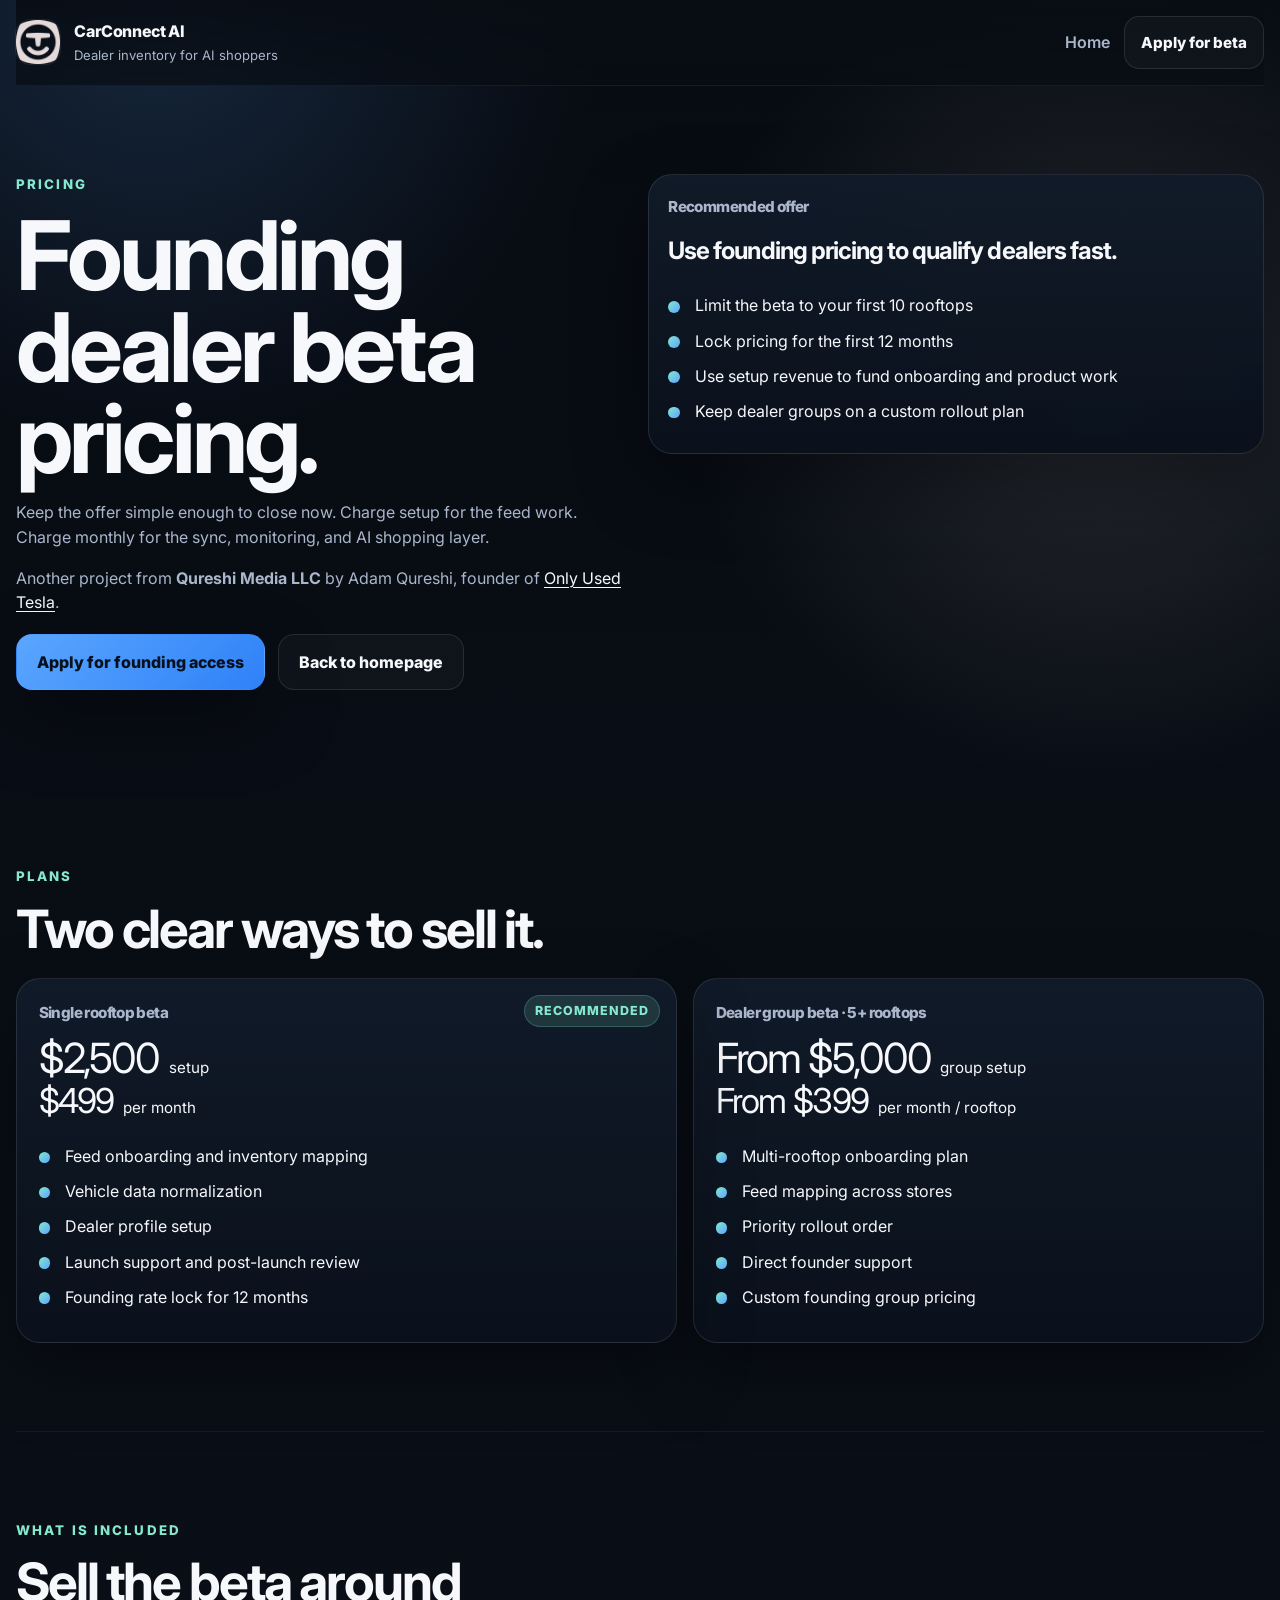
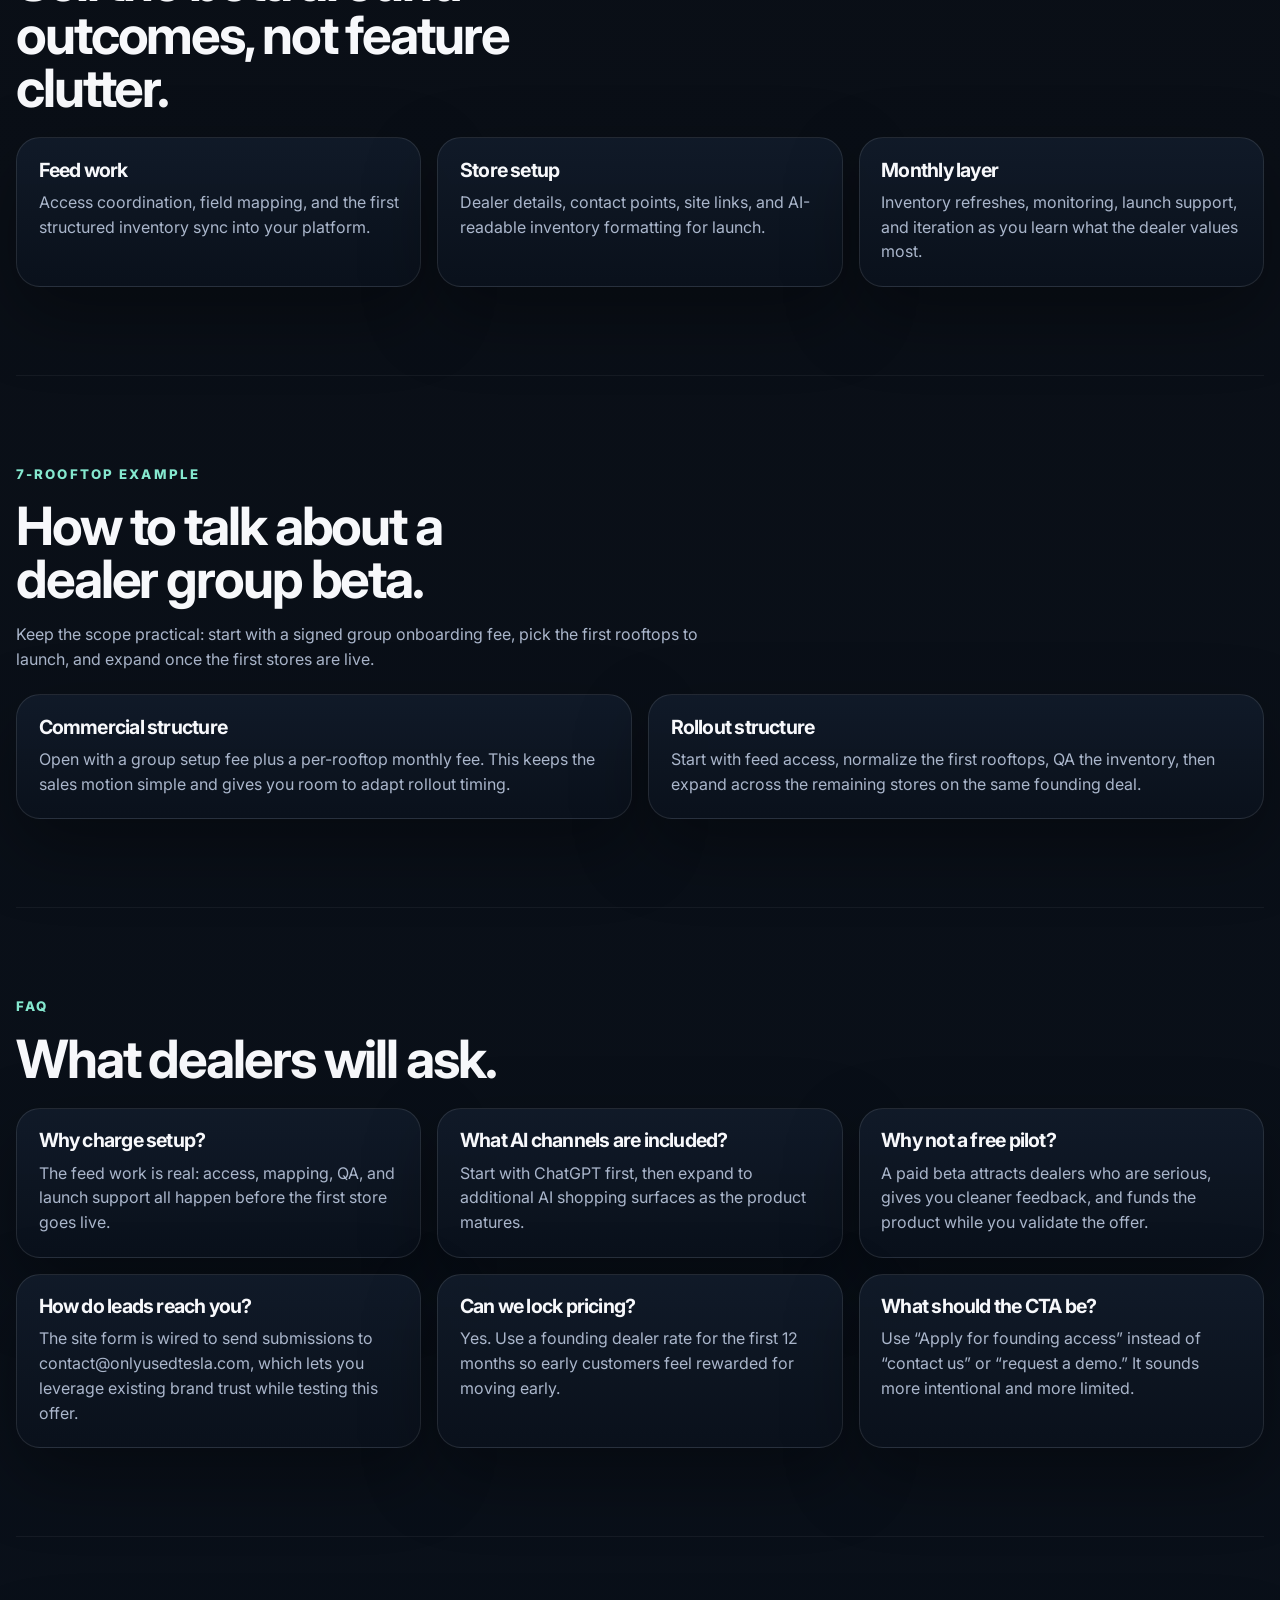
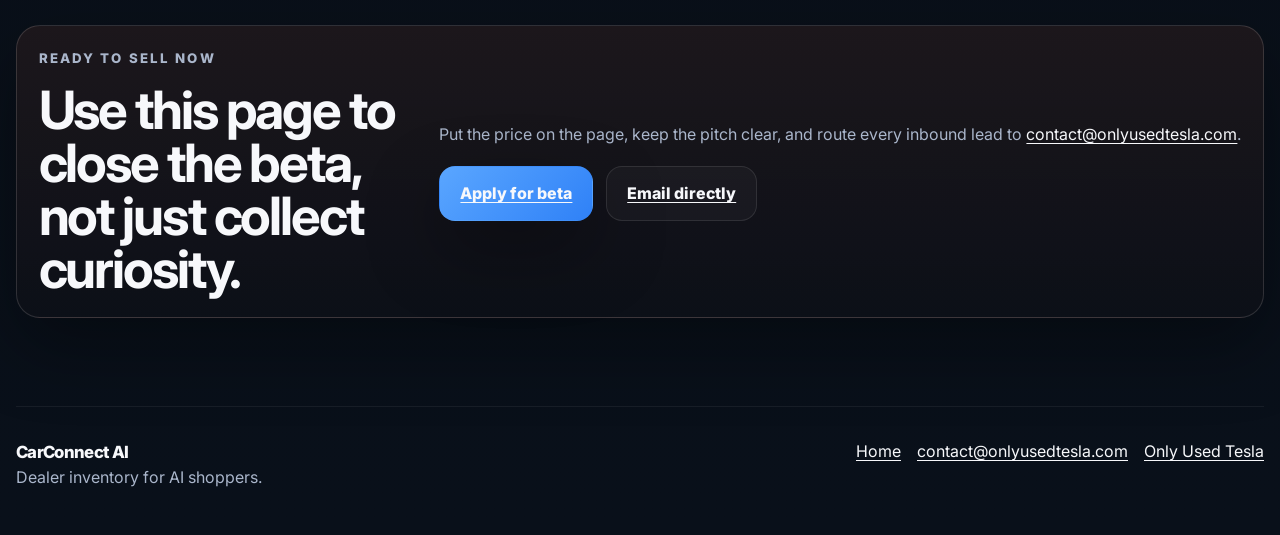
==== pricing.html @ 42ece778 "Add files via upload" ====
<!DOCTYPE html>
<html lang="en">
<head>
  <meta charset="UTF-8" />
  <meta name="viewport" content="width=device-width, initial-scale=1.0" />
  <title>Pricing — CarConnect AI</title>
  <meta name="description" content="Founding dealer beta pricing for CarConnect AI." />
  <meta name="theme-color" content="#080d14" />
  <link rel="preconnect" href="https://fonts.googleapis.com" />
  <link rel="preconnect" href="https://fonts.gstatic.com" crossorigin />
  <link href="https://fonts.googleapis.com/css2?family=Inter:wght@400;500;600;700;800;900&display=swap" rel="stylesheet" />
  <link rel="icon" type="image/png" sizes="32x32" href="assets/icon-32.png" />
  <link rel="icon" type="image/png" sizes="192x192" href="assets/icon-192.png" />
  <link rel="apple-touch-icon" href="assets/icon-192.png" />
  <link rel="stylesheet" href="styles.css" />
</head>
<body>
  <div class="site-shell">
    <header class="site-header">
      <a class="brand" href="index.html" aria-label="CarConnect AI home">
        <img class="brand-icon" src="assets/icon-192.png" alt="" width="44" height="44" />
        <span class="brand-lockup">
          <span class="brand-name">CarConnect AI</span>
          <span class="brand-tag">Dealer inventory for AI shoppers</span>
        </span>
      </a>

      <nav class="header-nav" aria-label="Primary">
        <a class="nav-link" href="index.html">Home</a>
        <a class="button button-secondary button-small" href="index.html#contact">Apply for beta</a>
      </nav>
    </header>

    <main>
      <section class="page-hero section-space">
        <div class="page-hero-copy">
          <p class="eyebrow">Pricing</p>
          <h1>Founding dealer beta pricing.</h1>
          <p class="section-lede">
            Keep the offer simple enough to close now. Charge setup for the feed work. Charge monthly for the sync, monitoring, and AI shopping layer.
          </p>
          <p class="proof-line">
            Another project from <strong>Qureshi Media LLC</strong> by Adam Qureshi, founder of
            <a href="https://onlyusedtesla.com/" target="_blank" rel="noreferrer">Only Used Tesla</a>.
          </p>
          <div class="support-links">
            <a class="button button-primary" href="index.html#contact">Apply for founding access</a>
            <a class="button button-secondary" href="index.html">Back to homepage</a>
          </div>
        </div>

        <aside class="callout-card card">
          <p class="card-kicker">Recommended offer</p>
          <h2>Use founding pricing to qualify dealers fast.</h2>
          <ul class="check-list compact">
            <li>Limit the beta to your first 10 rooftops</li>
            <li>Lock pricing for the first 12 months</li>
            <li>Use setup revenue to fund onboarding and product work</li>
            <li>Keep dealer groups on a custom rollout plan</li>
          </ul>
        </aside>
      </section>

      <section class="section-space" id="plans">
        <div class="section-heading">
          <p class="eyebrow">Plans</p>
          <h2>Two clear ways to sell it.</h2>
        </div>

        <div class="pricing-grid pricing-overview">
          <article class="pricing-card card pricing-card-featured">
            <p class="plan-tag">Single rooftop beta</p>
            <div class="plan-line">
              <span class="plan-price">$2,500</span>
              <span class="plan-caption">setup</span>
            </div>
            <div class="plan-line plan-line-secondary">
              <span class="plan-price plan-price-secondary">$499</span>
              <span class="plan-caption">per month</span>
            </div>
            <ul class="check-list compact">
              <li>Feed onboarding and inventory mapping</li>
              <li>Vehicle data normalization</li>
              <li>Dealer profile setup</li>
              <li>Launch support and post-launch review</li>
              <li>Founding rate lock for 12 months</li>
            </ul>
          </article>

          <article class="pricing-card card">
            <p class="plan-tag">Dealer group beta · 5+ rooftops</p>
            <div class="plan-line">
              <span class="plan-price">From $5,000</span>
              <span class="plan-caption">group setup</span>
            </div>
            <div class="plan-line plan-line-secondary">
              <span class="plan-price plan-price-secondary">From $399</span>
              <span class="plan-caption">per month / rooftop</span>
            </div>
            <ul class="check-list compact">
              <li>Multi-rooftop onboarding plan</li>
              <li>Feed mapping across stores</li>
              <li>Priority rollout order</li>
              <li>Direct founder support</li>
              <li>Custom founding group pricing</li>
            </ul>
          </article>
        </div>
      </section>

      <section class="section-space section-alt">
        <div class="section-heading">
          <p class="eyebrow">What is included</p>
          <h2>Sell the beta around outcomes, not feature clutter.</h2>
        </div>

        <div class="card-grid three-up">
          <article class="feature-card card">
            <h3>Feed work</h3>
            <p>Access coordination, field mapping, and the first structured inventory sync into your platform.</p>
          </article>

          <article class="feature-card card">
            <h3>Store setup</h3>
            <p>Dealer details, contact points, site links, and AI-readable inventory formatting for launch.</p>
          </article>

          <article class="feature-card card">
            <h3>Monthly layer</h3>
            <p>Inventory refreshes, monitoring, launch support, and iteration as you learn what the dealer values most.</p>
          </article>
        </div>
      </section>

      <section class="section-space">
        <div class="section-heading">
          <p class="eyebrow">7-rooftop example</p>
          <h2>How to talk about a dealer group beta.</h2>
          <p class="section-lede">
            Keep the scope practical: start with a signed group onboarding fee, pick the first rooftops to launch, and expand once the first stores are live.
          </p>
        </div>

        <div class="card-grid two-up">
          <article class="feature-card card">
            <h3>Commercial structure</h3>
            <p>
              Open with a group setup fee plus a per-rooftop monthly fee. This keeps the sales motion simple and gives you room to adapt rollout timing.
            </p>
          </article>

          <article class="feature-card card">
            <h3>Rollout structure</h3>
            <p>
              Start with feed access, normalize the first rooftops, QA the inventory, then expand across the remaining stores on the same founding deal.
            </p>
          </article>
        </div>
      </section>

      <section class="section-space section-alt">
        <div class="section-heading">
          <p class="eyebrow">FAQ</p>
          <h2>What dealers will ask.</h2>
        </div>

        <div class="faq-grid">
          <article class="faq-card card">
            <h3>Why charge setup?</h3>
            <p>The feed work is real: access, mapping, QA, and launch support all happen before the first store goes live.</p>
          </article>

          <article class="faq-card card">
            <h3>What AI channels are included?</h3>
            <p>Start with ChatGPT first, then expand to additional AI shopping surfaces as the product matures.</p>
          </article>

          <article class="faq-card card">
            <h3>Why not a free pilot?</h3>
            <p>A paid beta attracts dealers who are serious, gives you cleaner feedback, and funds the product while you validate the offer.</p>
          </article>

          <article class="faq-card card">
            <h3>How do leads reach you?</h3>
            <p>The site form is wired to send submissions to contact@onlyusedtesla.com, which lets you leverage existing brand trust while testing this offer.</p>
          </article>

          <article class="faq-card card">
            <h3>Can we lock pricing?</h3>
            <p>Yes. Use a founding dealer rate for the first 12 months so early customers feel rewarded for moving early.</p>
          </article>

          <article class="faq-card card">
            <h3>What should the CTA be?</h3>
            <p>Use “Apply for founding access” instead of “contact us” or “request a demo.” It sounds more intentional and more limited.</p>
          </article>
        </div>
      </section>

      <section class="section-space">
        <div class="founder-strip card">
          <div>
            <p class="eyebrow eyebrow-muted">Ready to sell now</p>
            <h2>Use this page to close the beta, not just collect curiosity.</h2>
          </div>
          <div>
            <p>
              Put the price on the page, keep the pitch clear, and route every inbound lead to
              <a href="mailto:contact@onlyusedtesla.com">contact@onlyusedtesla.com</a>.
            </p>
            <div class="support-links">
              <a class="button button-primary" href="index.html#contact">Apply for beta</a>
              <a class="button button-secondary" href="mailto:contact@onlyusedtesla.com?subject=CarConnect%20AI%20Founding%20Dealer%20Beta">Email directly</a>
            </div>
          </div>
        </div>
      </section>
    </main>

    <footer class="site-footer">
      <div>
        <p class="footer-brand">CarConnect AI</p>
        <p class="footer-copy">Dealer inventory for AI shoppers.</p>
      </div>
      <div class="footer-links">
        <a href="index.html">Home</a>
        <a href="mailto:contact@onlyusedtesla.com">contact@onlyusedtesla.com</a>
        <a href="https://onlyusedtesla.com/" target="_blank" rel="noreferrer">Only Used Tesla</a>
      </div>
    </footer>
  </div>
</body>
</html>
---- styles.css ----
:root {
  --bg: #080d14;
  --bg-soft: #0c1320;
  --panel: rgba(15, 24, 38, 0.9);
  --panel-strong: rgba(18, 28, 44, 0.95);
  --panel-warm: rgba(229, 218, 218, 0.08);
  --text: #f7f8fb;
  --muted: #aab6cb;
  --line: rgba(255, 255, 255, 0.1);
  --line-strong: rgba(255, 255, 255, 0.18);
  --accent: #5aa6ff;
  --accent-strong: #2f81f7;
  --accent-warm: #e5dada;
  --accent-warm-ink: #221d1d;
  --success: #85e8cf;
  --shadow: 0 1.75em 4.5em rgba(0, 0, 0, 0.34);
  --radius-lg: 1.5em;
  --radius-md: 1.1em;
  --content: 78em;
}

* {
  box-sizing: border-box;
}

html {
  scroll-behavior: smooth;
}

body {
  margin: 0;
  font-family: "Inter", system-ui, -apple-system, BlinkMacSystemFont, "Segoe UI", sans-serif;
  color: var(--text);
  background:
    radial-gradient(circle at 12% 0%, rgba(90, 166, 255, 0.18), transparent 28em),
    radial-gradient(circle at 86% 10%, rgba(229, 218, 218, 0.14), transparent 26em),
    linear-gradient(180deg, #070b12 0%, #0a0f17 48%, #09101a 100%);
  line-height: 1.55;
  -webkit-font-smoothing: antialiased;
  text-rendering: optimizeLegibility;
}

body::before {
  content: "";
  position: fixed;
  inset: 0;
  background-image: linear-gradient(rgba(255, 255, 255, 0.025) 0.05em, transparent 0.05em), linear-gradient(90deg, rgba(255, 255, 255, 0.025) 0.05em, transparent 0.05em);
  background-size: 2.2em 2.2em;
  mask-image: linear-gradient(180deg, rgba(0, 0, 0, 0.2), transparent 90%);
  pointer-events: none;
}

img {
  display: block;
  max-width: 100%;
}

button,
input,
textarea {
  font: inherit;
}

a {
  color: inherit;
  text-decoration: none;
}

a:hover {
  text-decoration: none;
}

.site-shell {
  width: min(100% - 1.25rem, var(--content));
  margin: 0 auto;
}

.site-header {
  position: sticky;
  top: 0;
  z-index: 100;
  display: flex;
  align-items: center;
  justify-content: space-between;
  gap: 1em;
  padding: 1rem 0;
  backdrop-filter: blur(1.1em);
  background: linear-gradient(180deg, rgba(8, 13, 20, 0.9), rgba(8, 13, 20, 0.72));
  border-bottom: 1px solid rgba(255, 255, 255, 0.06);
}

.brand {
  display: inline-flex;
  align-items: center;
  gap: 0.9rem;
  min-width: 0;
}

.brand-icon {
  width: 2.75rem;
  height: 2.75rem;
  border-radius: 0.9rem;
  box-shadow: 0 0 0 1px rgba(255, 255, 255, 0.08);
}

.brand-lockup {
  display: grid;
  gap: 0.08rem;
  min-width: 0;
}

.brand-name {
  font-size: 1rem;
  font-weight: 800;
  letter-spacing: -0.025em;
}

.brand-tag {
  font-size: 0.82rem;
  color: var(--muted);
}

.header-nav {
  display: flex;
  align-items: center;
  gap: 0.85rem;
}

.nav-link {
  color: var(--muted);
  font-weight: 600;
}

.section-space {
  padding: 4.5rem 0;
}

.section-space-sm {
  padding: 0 0 2rem;
}

.hero {
  display: grid;
  gap: 1.5rem;
  align-items: start;
}

.hero-copy,
.hero-panel {
  min-width: 0;
}

.eyebrow {
  margin: 0 0 1rem;
  font-size: 0.83rem;
  font-weight: 800;
  letter-spacing: 0.16em;
  text-transform: uppercase;
  color: var(--success);
}

.eyebrow-muted {
  color: var(--accent-warm);
}

h1,
h2,
h3,
.card-kicker,
.plan-tag,
.signal-label,
.footer-brand {
  letter-spacing: -0.04em;
}

h1,
h2,
h3,
p {
  margin: 0;
}

.hero h1,
.page-hero h1 {
  font-size: clamp(2.8rem, 10vw, 6rem);
  line-height: 0.95;
  max-width: 11ch;
}

.hero-panel h2,
.section-heading h2,
.page-hero-copy h2,
.founder-strip h2 {
  font-size: clamp(1.8rem, 5vw, 3.3rem);
  line-height: 1;
  max-width: 16ch;
}

.hero-panel h2 {
  max-width: 12ch;
  margin-bottom: 1rem;
}

.lede,
.section-lede,
.proof-line,
.card p,
.hero-panel,
.form-note,
.footer-copy,
.price-note,
.inline-note,
.faq-card p,
.contact-points,
.microcopy {
  color: var(--muted);
}

.lede {
  margin-top: 1rem;
  max-width: 42rem;
  font-size: clamp(1.05rem, 2.2vw, 1.28rem);
}

.section-lede,
.proof-line {
  margin-top: 1rem;
  max-width: 44rem;
  font-size: 1rem;
}

.proof-line a,
.footer-links a,
.form-note a,
.contact-copy a,
.founder-strip a {
  color: var(--text);
  text-decoration: underline;
  text-decoration-thickness: 0.08em;
  text-underline-offset: 0.18em;
}

.hero-actions,
.section-actions {
  display: flex;
  flex-wrap: wrap;
  gap: 0.8rem;
  margin-top: 1.5rem;
}

.button {
  display: inline-flex;
  align-items: center;
  justify-content: center;
  min-height: 3.25rem;
  padding: 0.9em 1.25em;
  border-radius: 1em;
  border: 1px solid transparent;
  font-weight: 800;
  font-size: 1rem;
  cursor: pointer;
  transition: transform 180ms ease, border-color 180ms ease, background 180ms ease;
}

.button:hover,
.button:focus-visible {
  transform: translateY(-0.04em);
}

.button:focus-visible,
input:focus-visible,
textarea:focus-visible,
a:focus-visible {
  outline: 0.18em solid rgba(90, 166, 255, 0.38);
  outline-offset: 0.12em;
}

.button-primary {
  color: #07101d;
  background: linear-gradient(135deg, var(--accent), var(--accent-strong));
  box-shadow: var(--shadow);
}

.button-secondary {
  color: var(--text);
  border-color: var(--line);
  background: rgba(255, 255, 255, 0.03);
}

.button-small {
  min-height: 2.7rem;
  padding-inline: 1rem;
  font-size: 0.95rem;
}

.button-full {
  width: 100%;
}

.hero-points,
.check-list,
.contact-points {
  list-style: none;
  padding: 0;
  margin: 1.5rem 0 0;
}

.hero-points li,
.check-list li,
.contact-points li {
  position: relative;
  padding-left: 1.65rem;
  margin-bottom: 0.8rem;
}

.hero-points li::before,
.check-list li::before,
.contact-points li::before {
  content: "";
  position: absolute;
  left: 0;
  top: 0.48rem;
  width: 0.72rem;
  height: 0.72rem;
  border-radius: 999px;
  background: linear-gradient(135deg, var(--success), var(--accent));
}

.card {
  background: linear-gradient(180deg, rgba(17, 27, 41, 0.95), rgba(10, 17, 28, 0.98));
  border: 1px solid var(--line);
  border-radius: var(--radius-lg);
  box-shadow: var(--shadow);
}

.hero-panel,
.feature-card,
.benefit-card,
.pricing-card,
.step,
.inline-note,
.founder-strip,
.contact-form,
.signal-item,
.faq-card {
  padding: 1.35rem;
}

.card-kicker,
.plan-tag {
  display: inline-flex;
  align-items: center;
  gap: 0.5rem;
  margin-bottom: 0.85rem;
  font-size: 0.95rem;
  font-weight: 800;
  color: var(--accent-warm);
}

.price-stack {
  display: grid;
  gap: 0.9rem;
  margin: 1.25rem 0;
}

.price-chip {
  display: grid;
  gap: 0.12rem;
  padding: 1rem;
  border-radius: 1rem;
  background: rgba(255, 255, 255, 0.03);
  border: 1px solid rgba(255, 255, 255, 0.08);
}

.price-label {
  font-size: 0.8rem;
  font-weight: 700;
  letter-spacing: 0.08em;
  text-transform: uppercase;
  color: var(--muted);
}

.price-chip strong,
.plan-price {
  font-size: clamp(1.8rem, 5vw, 2.6rem);
  line-height: 0.95;
  letter-spacing: -0.05em;
}

.price-note,
.plan-caption {
  font-size: 0.95rem;
}

.microcopy,
.form-note {
  font-size: 0.92rem;
}

.check-list.compact li {
  margin-bottom: 0.65rem;
}

.signal-band,
.card-grid,
.pricing-grid,
.steps-grid,
.contact-wrap,
.field-grid,
.page-hero,
.faq-grid {
  display: grid;
  gap: 1rem;
}

.signal-item {
  background: linear-gradient(180deg, rgba(17, 27, 41, 0.7), rgba(10, 17, 28, 0.82));
  border: 1px solid rgba(255, 255, 255, 0.08);
  border-radius: 1.2em;
}

.signal-label {
  display: inline-block;
  margin-bottom: 0.45rem;
  font-size: 1rem;
  font-weight: 800;
}

.feature-card h3,
.benefit-card h3,
.step h3,
.faq-card h3 {
  margin-bottom: 0.55rem;
  font-size: 1.22rem;
  line-height: 1.1;
}

.section-heading {
  margin-bottom: 1.4rem;
}

.section-alt {
  border-top: 1px solid rgba(255, 255, 255, 0.05);
  border-bottom: 1px solid rgba(255, 255, 255, 0.05);
}

.pricing-card-featured {
  position: relative;
  overflow: hidden;
}

.pricing-card-featured::after {
  content: "Recommended";
  position: absolute;
  top: 1rem;
  right: 1rem;
  padding: 0.45em 0.8em;
  border-radius: 999px;
  background: rgba(133, 232, 207, 0.14);
  border: 1px solid rgba(133, 232, 207, 0.22);
  color: var(--success);
  font-size: 0.78rem;
  font-weight: 800;
  letter-spacing: 0.08em;
  text-transform: uppercase;
}

.plan-line {
  display: flex;
  align-items: baseline;
  gap: 0.6rem;
  margin-bottom: 0.4rem;
}

.plan-line-secondary {
  margin-bottom: 1rem;
}

.plan-price-secondary {
  font-size: clamp(1.55rem, 4vw, 2.15rem);
}

.inline-note {
  margin-top: 1rem;
}

.steps-grid {
  counter-reset: steps;
}

.step-number {
  display: inline-grid;
  place-items: center;
  width: 2.35rem;
  height: 2.35rem;
  margin-bottom: 0.9rem;
  border-radius: 999px;
  border: 1px solid rgba(255, 255, 255, 0.12);
  background: rgba(90, 166, 255, 0.12);
  color: var(--accent);
  font-weight: 900;
}

.founder-strip-wrap {
  padding-top: 1.5rem;
}

.founder-strip {
  display: grid;
  gap: 1rem;
  align-items: center;
  background: linear-gradient(180deg, rgba(31, 24, 28, 0.9), rgba(12, 16, 24, 0.98));
  border-color: rgba(229, 218, 218, 0.16);
}

.contact-wrap {
  align-items: start;
}

.contact-form {
  padding: 1.2rem;
}

.field-group {
  display: grid;
  gap: 0.45rem;
}

label {
  font-size: 0.95rem;
  font-weight: 700;
}

input,
textarea {
  width: 100%;
  padding: 0.95rem 1rem;
  border: 1px solid rgba(255, 255, 255, 0.1);
  border-radius: 0.95rem;
  background: rgba(255, 255, 255, 0.03);
  color: var(--text);
}

textarea {
  resize: vertical;
  min-height: 8rem;
}

input::placeholder,
textarea::placeholder {
  color: #7f8ba0;
}

.honeypot {
  position: absolute !important;
  left: -9999px !important;
  opacity: 0 !important;
}

.site-footer {
  display: grid;
  gap: 1rem;
  padding: 2rem 0 2.8rem;
  border-top: 1px solid rgba(255, 255, 255, 0.06);
}

.footer-brand {
  font-size: 1.05rem;
  font-weight: 800;
}

.footer-links {
  display: flex;
  flex-wrap: wrap;
  gap: 0.8rem 1rem;
  color: var(--muted);
}

.page-hero {
  align-items: start;
  padding-top: 3.5rem;
}

.pricing-overview {
  display: grid;
  gap: 1rem;
  margin-top: 1rem;
}

.callout-card {
  padding: 1.2rem;
}

.callout-card strong {
  color: var(--text);
}

.faq-grid {
  margin-top: 1.2rem;
}

.support-links {
  display: flex;
  flex-wrap: wrap;
  gap: 0.8rem;
  margin-top: 1.2rem;
}

@media (min-width: 44em) {
  .site-shell {
    width: min(100% - 2rem, var(--content));
  }

  .signal-band,
  .card-grid.three-up,
  .pricing-grid,
  .steps-grid,
  .faq-grid {
    grid-template-columns: repeat(2, minmax(0, 1fr));
  }

  .card-grid.two-up,
  .contact-wrap,
  .page-hero {
    grid-template-columns: repeat(2, minmax(0, 1fr));
  }

  .two-up-grid {
    grid-template-columns: repeat(2, minmax(0, 1fr));
  }

  .hero {
    grid-template-columns: minmax(0, 1.3fr) minmax(20rem, 0.92fr);
    gap: 2rem;
    min-height: calc(100svh - 5rem);
  }

  .hero-panel {
    position: sticky;
    top: 6rem;
  }

  .founder-strip,
  .site-footer {
    grid-template-columns: minmax(0, 1fr) auto;
  }
}

@media (min-width: 64em) {
  .signal-band {
    grid-template-columns: repeat(3, minmax(0, 1fr));
  }

  .card-grid.three-up,
  .steps-grid,
  .faq-grid {
    grid-template-columns: repeat(3, minmax(0, 1fr));
  }

  .pricing-grid {
    grid-template-columns: 1.1fr 0.95fr;
  }

  .section-space {
    padding: 5.5rem 0;
  }
}

@media (max-width: 40em) {
  .site-header {
    align-items: start;
  }

  .header-nav {
    gap: 0.6rem;
  }

  .nav-link {
    display: none;
  }

  .brand-tag {
    display: none;
  }

  .hero h1,
  .page-hero h1 {
    max-width: 9ch;
  }

  .pricing-card-featured::after {
    position: static;
    margin-bottom: 0.7rem;
    width: max-content;
  }
}
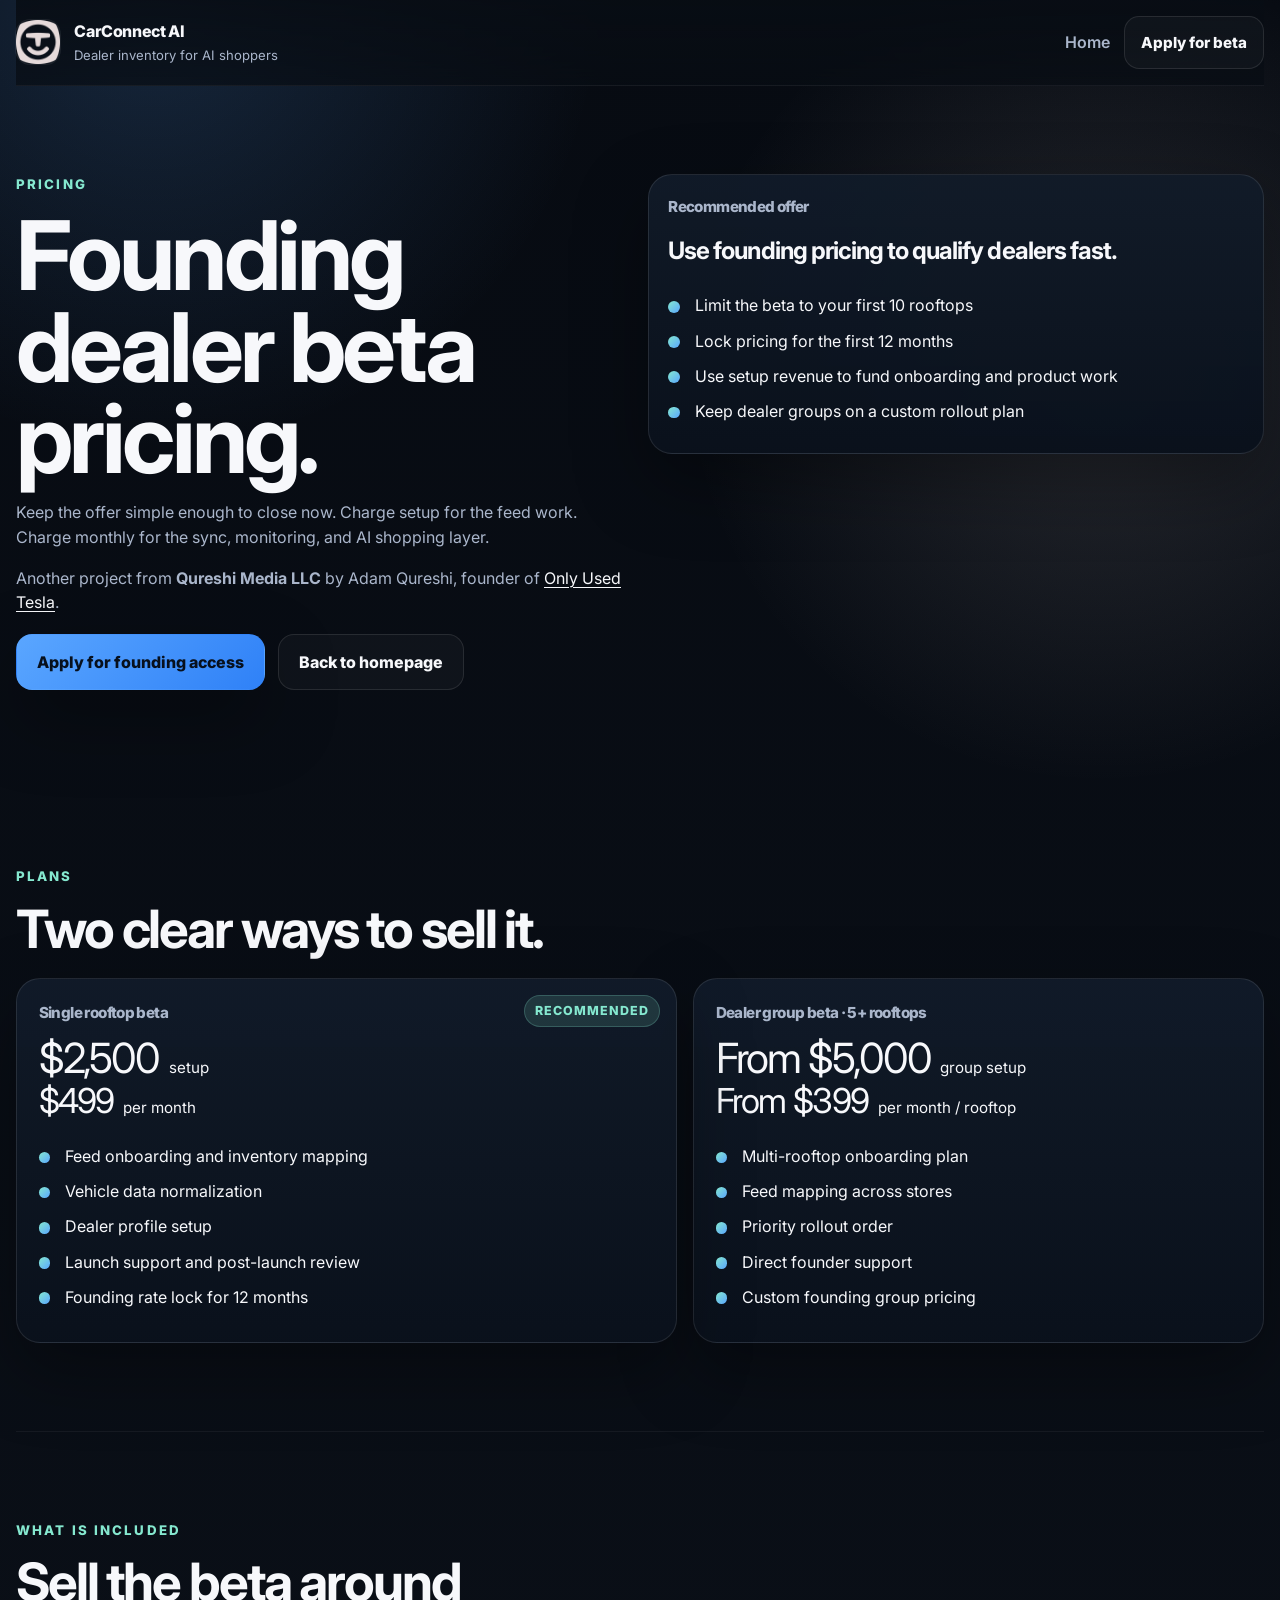
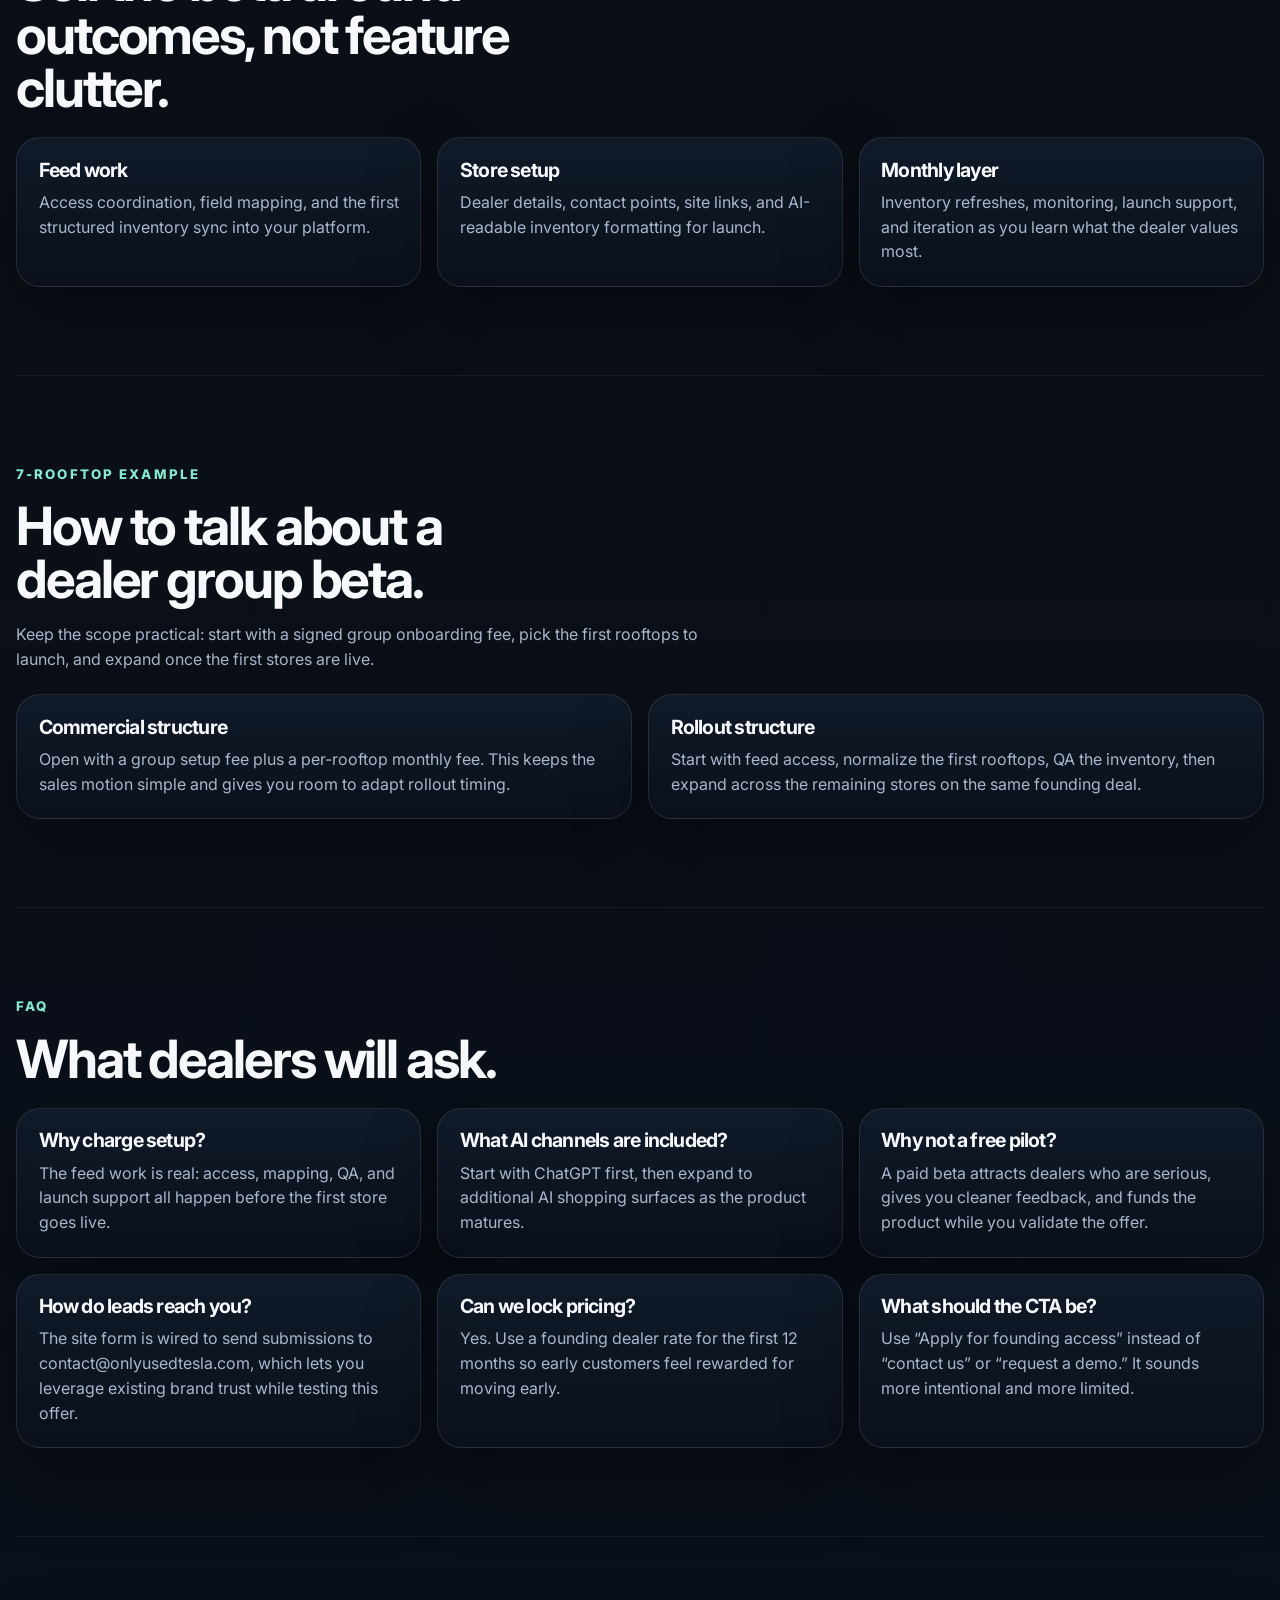
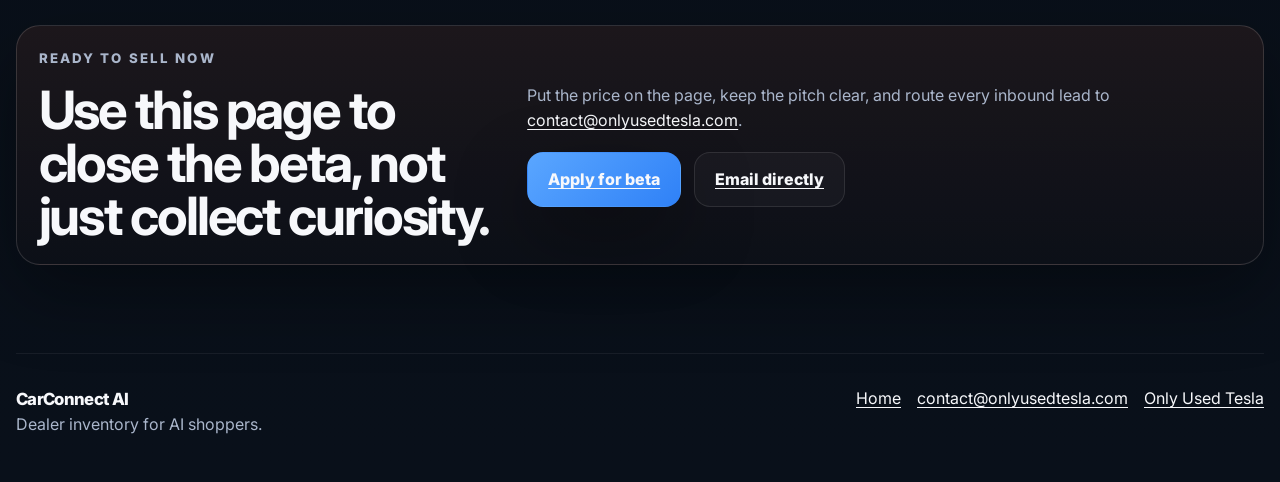
==== commit 97a6866d: "Add files via upload" ====
--- a/pricing.html
+++ b/pricing.html
@@ -199,11 +199,11 @@
 
       <section class="section-space">
         <div class="founder-strip card">
-          <div>
+          <div class="founder-strip-intro">
             <p class="eyebrow eyebrow-muted">Ready to sell now</p>
             <h2>Use this page to close the beta, not just collect curiosity.</h2>
           </div>
-          <div>
+          <div class="founder-strip-copy">
             <p>
               Put the price on the page, keep the pitch clear, and route every inbound lead to
               <a href="mailto:contact@onlyusedtesla.com">contact@onlyusedtesla.com</a>.
--- a/styles.css
+++ b/styles.css
@@ -507,10 +507,23 @@
 
 .founder-strip {
   display: grid;
-  gap: 1rem;
-  align-items: center;
+  gap: 1rem 2rem;
+  align-items: start;
   background: linear-gradient(180deg, rgba(31, 24, 28, 0.9), rgba(12, 16, 24, 0.98));
   border-color: rgba(229, 218, 218, 0.16);
+}
+
+.founder-strip-intro,
+.founder-strip-copy {
+  min-width: 0;
+}
+
+.founder-strip-copy {
+  max-width: 42rem;
+}
+
+.founder-strip-copy p {
+  max-width: 40rem;
 }
 
 .contact-wrap {
@@ -640,7 +653,6 @@
     top: 6rem;
   }
 
-  .founder-strip,
   .site-footer {
     grid-template-columns: minmax(0, 1fr) auto;
   }
@@ -661,6 +673,11 @@
     grid-template-columns: 1.1fr 0.95fr;
   }
 
+  .founder-strip {
+    grid-template-columns: minmax(0, 0.78fr) minmax(0, 1.22fr);
+    align-items: center;
+  }
+
   .section-space {
     padding: 5.5rem 0;
   }
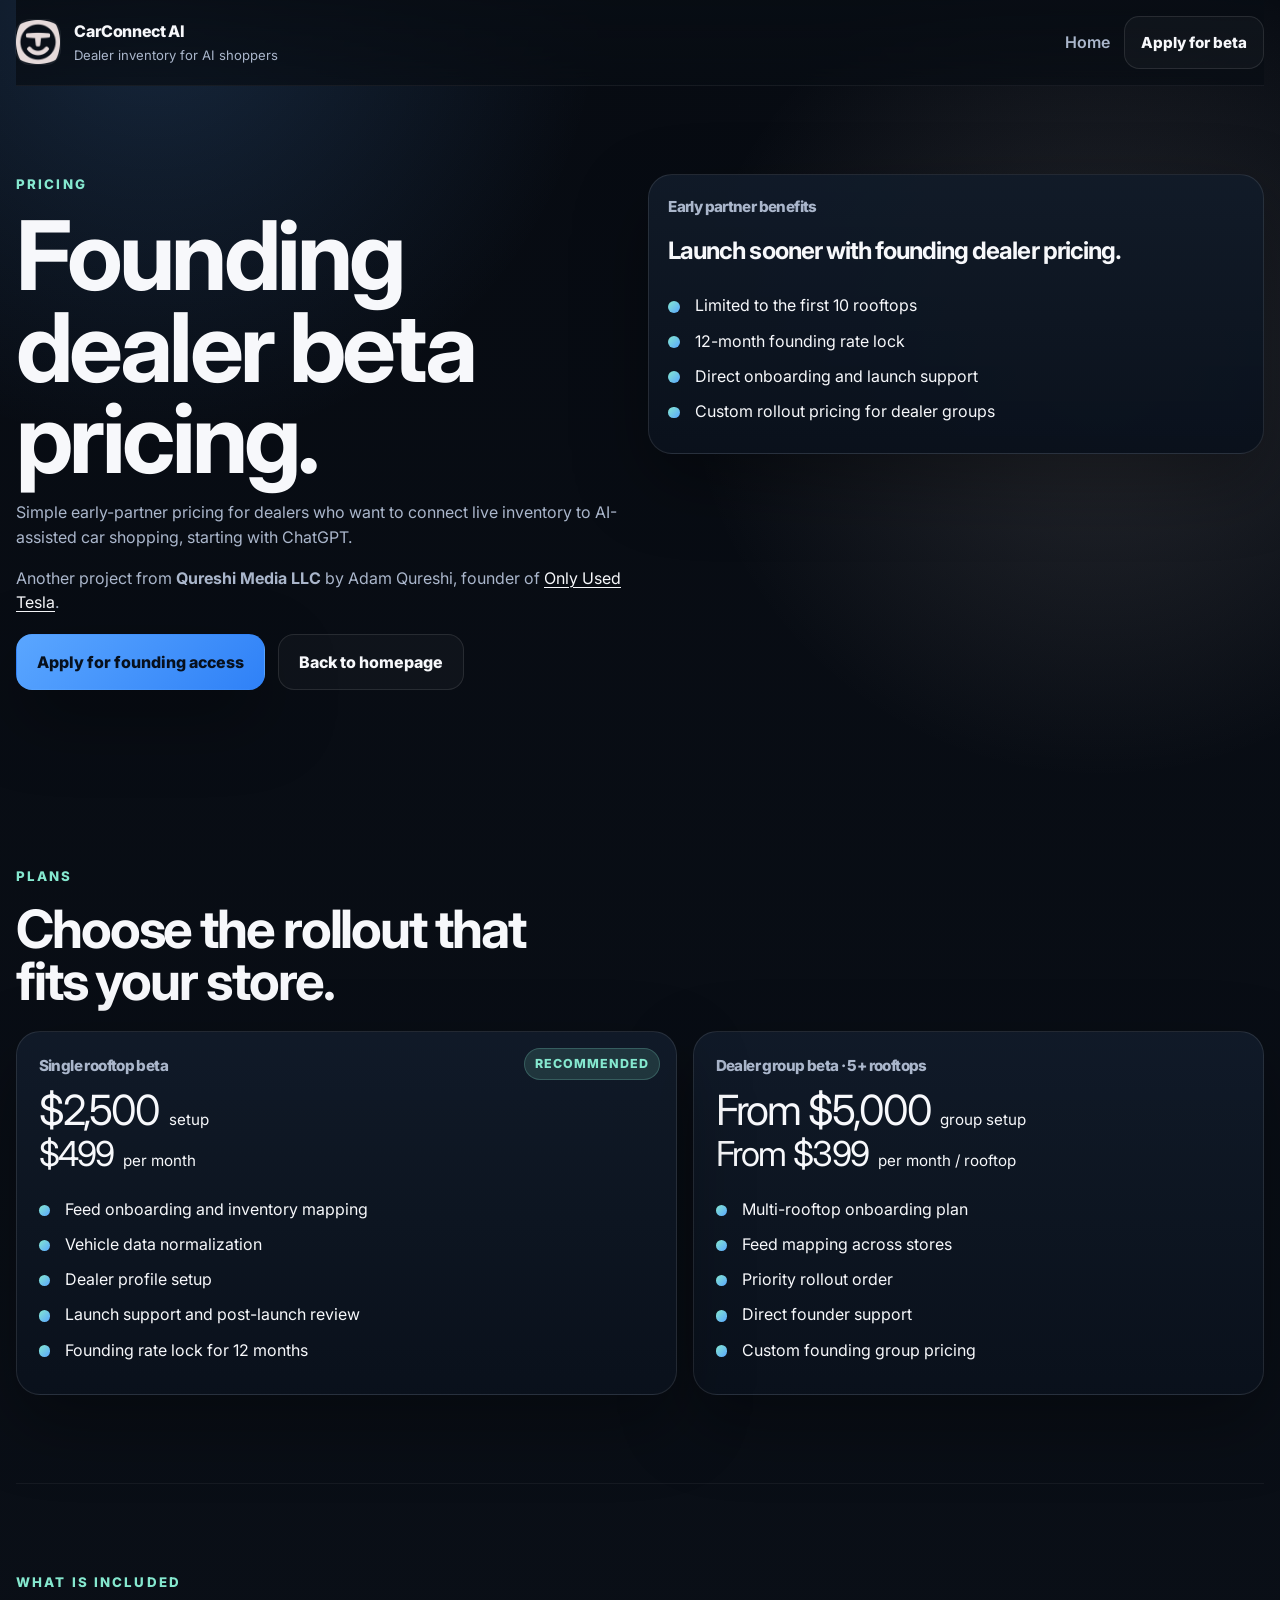
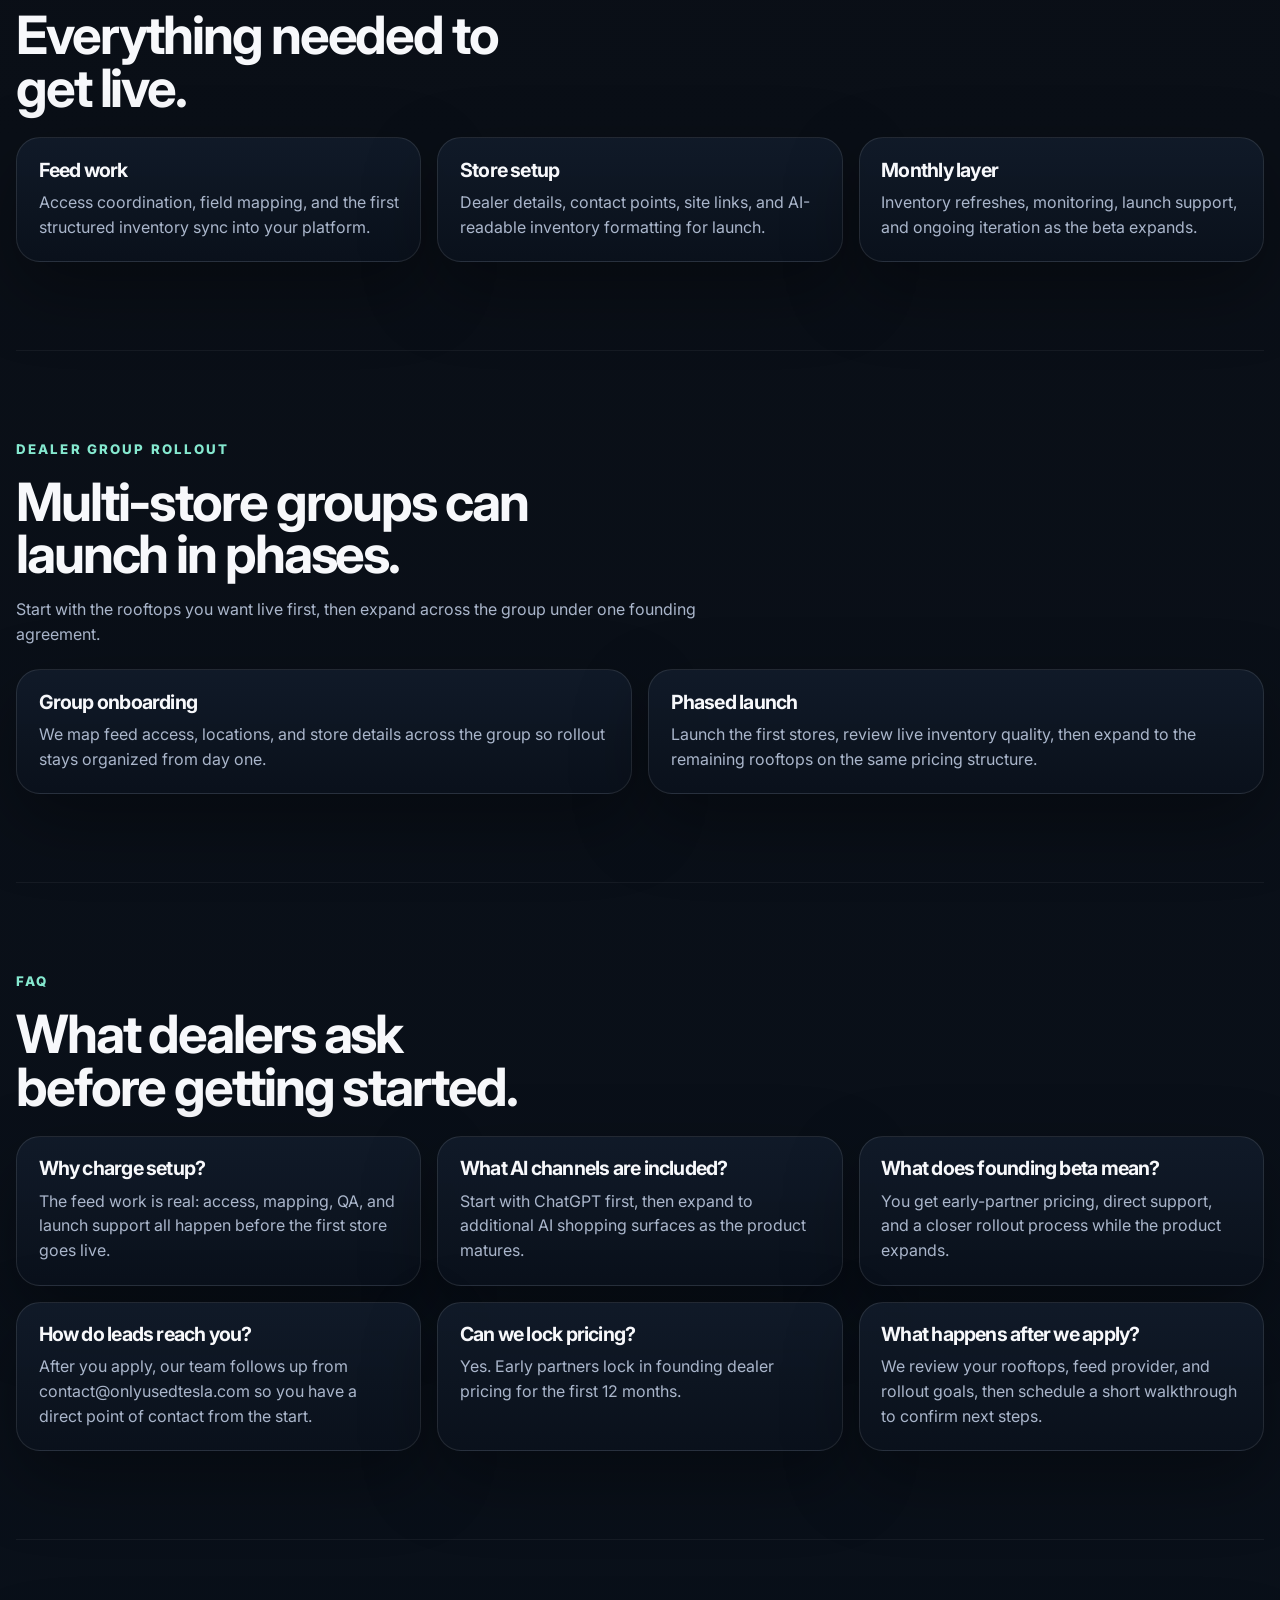
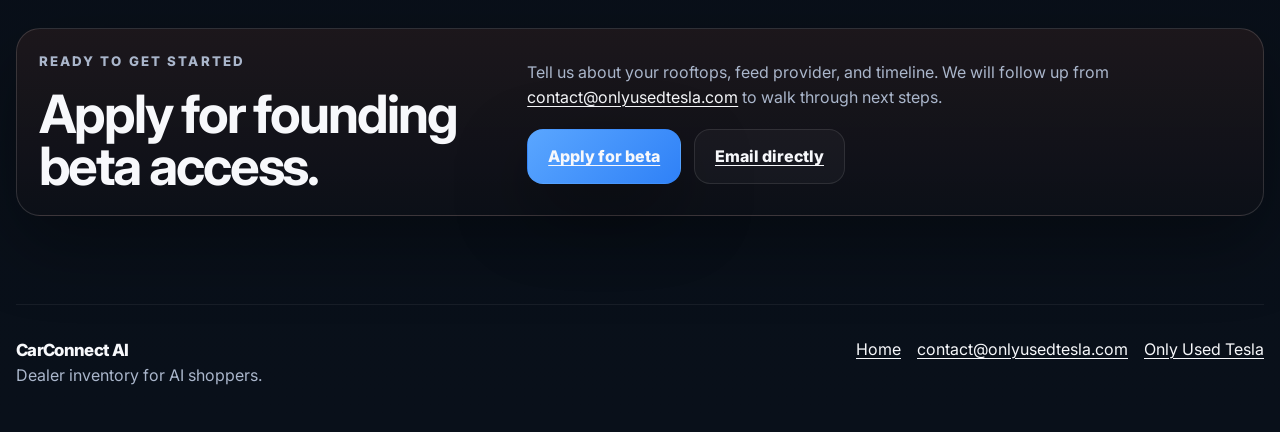
==== commit 1df5ab58: "Add files via upload" ====
--- a/pricing.html
+++ b/pricing.html
@@ -37,7 +37,7 @@
           <p class="eyebrow">Pricing</p>
           <h1>Founding dealer beta pricing.</h1>
           <p class="section-lede">
-            Keep the offer simple enough to close now. Charge setup for the feed work. Charge monthly for the sync, monitoring, and AI shopping layer.
+            Simple early-partner pricing for dealers who want to connect live inventory to AI-assisted car shopping, starting with ChatGPT.
           </p>
           <p class="proof-line">
             Another project from <strong>Qureshi Media LLC</strong> by Adam Qureshi, founder of
@@ -50,13 +50,13 @@
         </div>
 
         <aside class="callout-card card">
-          <p class="card-kicker">Recommended offer</p>
-          <h2>Use founding pricing to qualify dealers fast.</h2>
+          <p class="card-kicker">Early partner benefits</p>
+          <h2>Launch sooner with founding dealer pricing.</h2>
           <ul class="check-list compact">
-            <li>Limit the beta to your first 10 rooftops</li>
-            <li>Lock pricing for the first 12 months</li>
-            <li>Use setup revenue to fund onboarding and product work</li>
-            <li>Keep dealer groups on a custom rollout plan</li>
+            <li>Limited to the first 10 rooftops</li>
+            <li>12-month founding rate lock</li>
+            <li>Direct onboarding and launch support</li>
+            <li>Custom rollout pricing for dealer groups</li>
           </ul>
         </aside>
       </section>
@@ -64,7 +64,7 @@
       <section class="section-space" id="plans">
         <div class="section-heading">
           <p class="eyebrow">Plans</p>
-          <h2>Two clear ways to sell it.</h2>
+          <h2>Choose the rollout that fits your store.</h2>
         </div>
 
         <div class="pricing-grid pricing-overview">
@@ -111,7 +111,7 @@
       <section class="section-space section-alt">
         <div class="section-heading">
           <p class="eyebrow">What is included</p>
-          <h2>Sell the beta around outcomes, not feature clutter.</h2>
+          <h2>Everything needed to get live.</h2>
         </div>
 
         <div class="card-grid three-up">
@@ -127,32 +127,32 @@
 
           <article class="feature-card card">
             <h3>Monthly layer</h3>
-            <p>Inventory refreshes, monitoring, launch support, and iteration as you learn what the dealer values most.</p>
+            <p>Inventory refreshes, monitoring, launch support, and ongoing iteration as the beta expands.</p>
           </article>
         </div>
       </section>
 
       <section class="section-space">
         <div class="section-heading">
-          <p class="eyebrow">7-rooftop example</p>
-          <h2>How to talk about a dealer group beta.</h2>
+          <p class="eyebrow">Dealer group rollout</p>
+          <h2>Multi-store groups can launch in phases.</h2>
           <p class="section-lede">
-            Keep the scope practical: start with a signed group onboarding fee, pick the first rooftops to launch, and expand once the first stores are live.
+            Start with the rooftops you want live first, then expand across the group under one founding agreement.
           </p>
         </div>
 
         <div class="card-grid two-up">
           <article class="feature-card card">
-            <h3>Commercial structure</h3>
+            <h3>Group onboarding</h3>
             <p>
-              Open with a group setup fee plus a per-rooftop monthly fee. This keeps the sales motion simple and gives you room to adapt rollout timing.
+              We map feed access, locations, and store details across the group so rollout stays organized from day one.
             </p>
           </article>
 
           <article class="feature-card card">
-            <h3>Rollout structure</h3>
+            <h3>Phased launch</h3>
             <p>
-              Start with feed access, normalize the first rooftops, QA the inventory, then expand across the remaining stores on the same founding deal.
+              Launch the first stores, review live inventory quality, then expand to the remaining rooftops on the same pricing structure.
             </p>
           </article>
         </div>
@@ -161,7 +161,7 @@
       <section class="section-space section-alt">
         <div class="section-heading">
           <p class="eyebrow">FAQ</p>
-          <h2>What dealers will ask.</h2>
+          <h2>What dealers ask before getting started.</h2>
         </div>
 
         <div class="faq-grid">
@@ -176,37 +176,37 @@
           </article>
 
           <article class="faq-card card">
-            <h3>Why not a free pilot?</h3>
-            <p>A paid beta attracts dealers who are serious, gives you cleaner feedback, and funds the product while you validate the offer.</p>
+            <h3>What does founding beta mean?</h3>
+            <p>You get early-partner pricing, direct support, and a closer rollout process while the product expands.</p>
           </article>
 
           <article class="faq-card card">
             <h3>How do leads reach you?</h3>
-            <p>The site form is wired to send submissions to contact@onlyusedtesla.com, which lets you leverage existing brand trust while testing this offer.</p>
+            <p>After you apply, our team follows up from contact@onlyusedtesla.com so you have a direct point of contact from the start.</p>
           </article>
 
           <article class="faq-card card">
             <h3>Can we lock pricing?</h3>
-            <p>Yes. Use a founding dealer rate for the first 12 months so early customers feel rewarded for moving early.</p>
-          </article>
-
-          <article class="faq-card card">
-            <h3>What should the CTA be?</h3>
-            <p>Use “Apply for founding access” instead of “contact us” or “request a demo.” It sounds more intentional and more limited.</p>
+            <p>Yes. Early partners lock in founding dealer pricing for the first 12 months.</p>
+          </article>
+
+          <article class="faq-card card">
+            <h3>What happens after we apply?</h3>
+            <p>We review your rooftops, feed provider, and rollout goals, then schedule a short walkthrough to confirm next steps.</p>
           </article>
         </div>
       </section>
 
       <section class="section-space">
         <div class="founder-strip card">
-          <div class="founder-strip-intro">
-            <p class="eyebrow eyebrow-muted">Ready to sell now</p>
-            <h2>Use this page to close the beta, not just collect curiosity.</h2>
+          <div>
+            <p class="eyebrow eyebrow-muted">Ready to get started</p>
+            <h2>Apply for founding beta access.</h2>
           </div>
-          <div class="founder-strip-copy">
+          <div>
             <p>
-              Put the price on the page, keep the pitch clear, and route every inbound lead to
-              <a href="mailto:contact@onlyusedtesla.com">contact@onlyusedtesla.com</a>.
+              Tell us about your rooftops, feed provider, and timeline. We will follow up from
+              <a href="mailto:contact@onlyusedtesla.com">contact@onlyusedtesla.com</a> to walk through next steps.
             </p>
             <div class="support-links">
               <a class="button button-primary" href="index.html#contact">Apply for beta</a>
